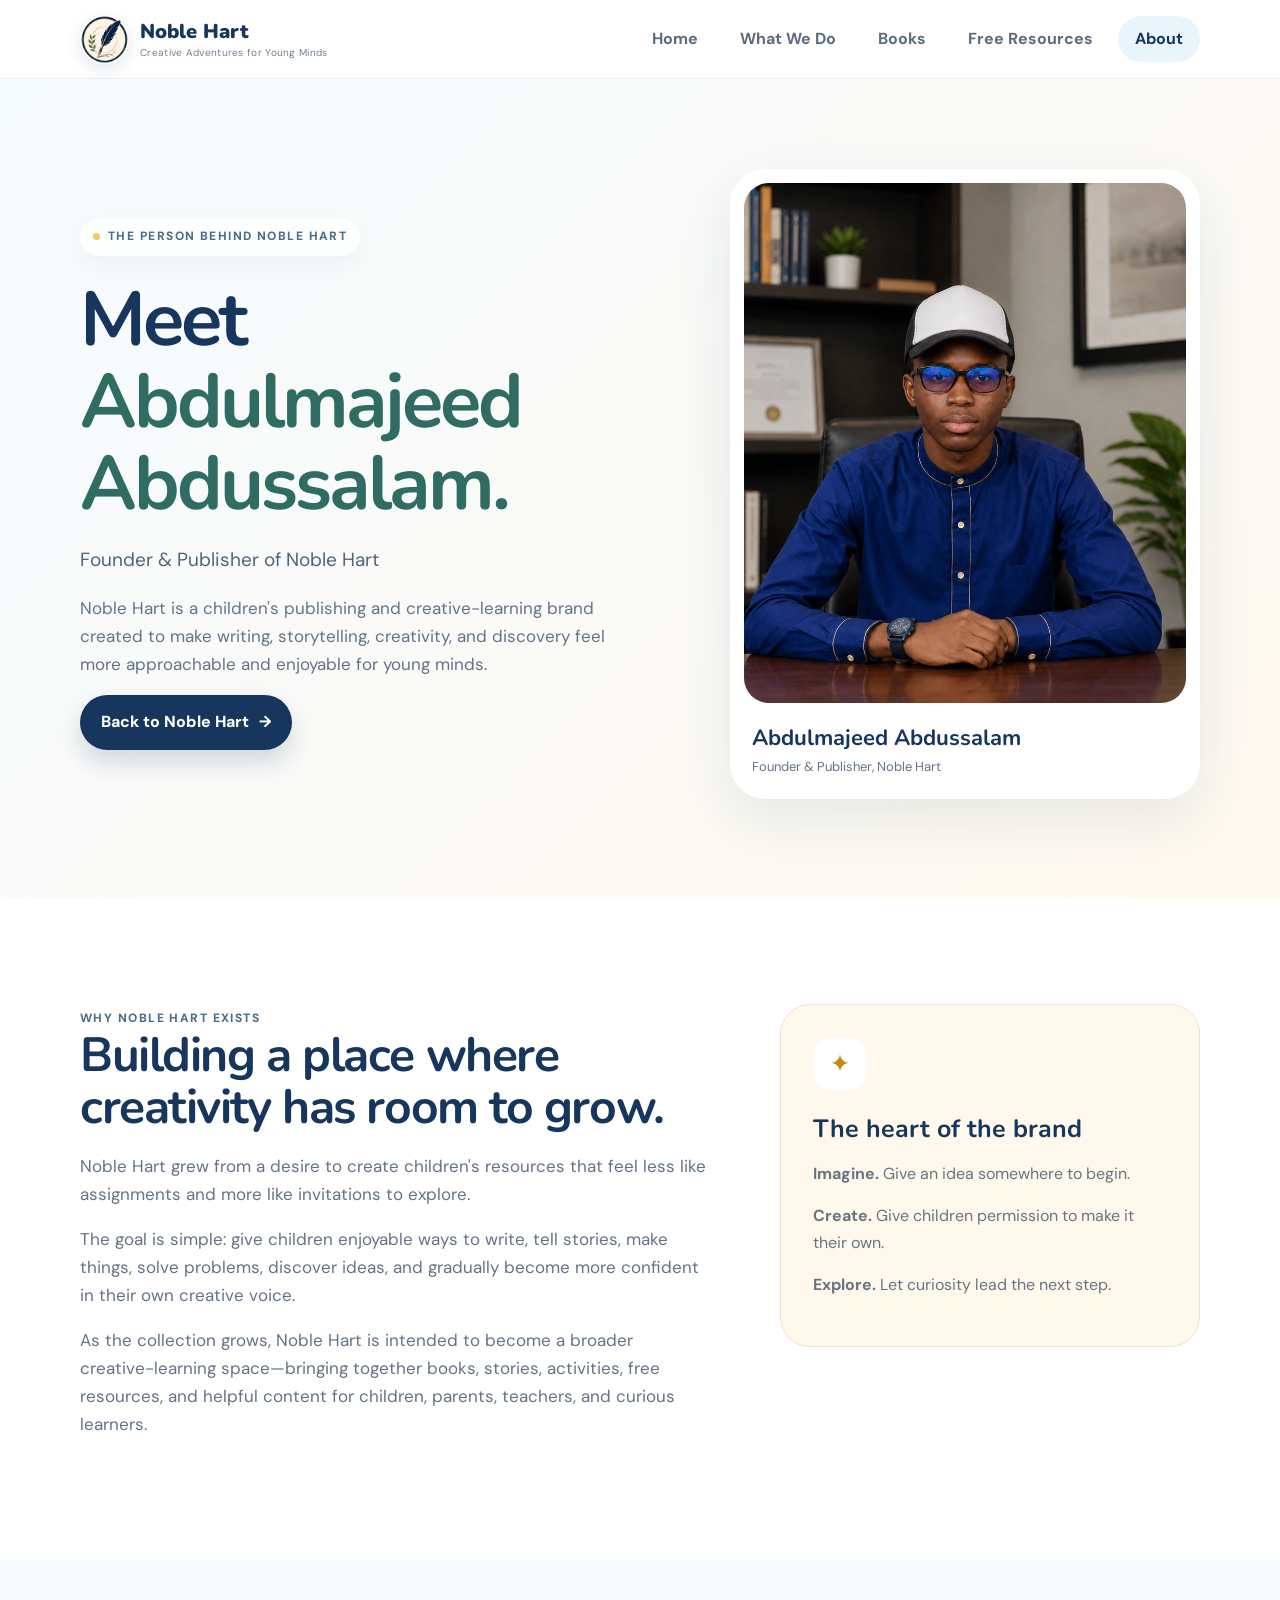
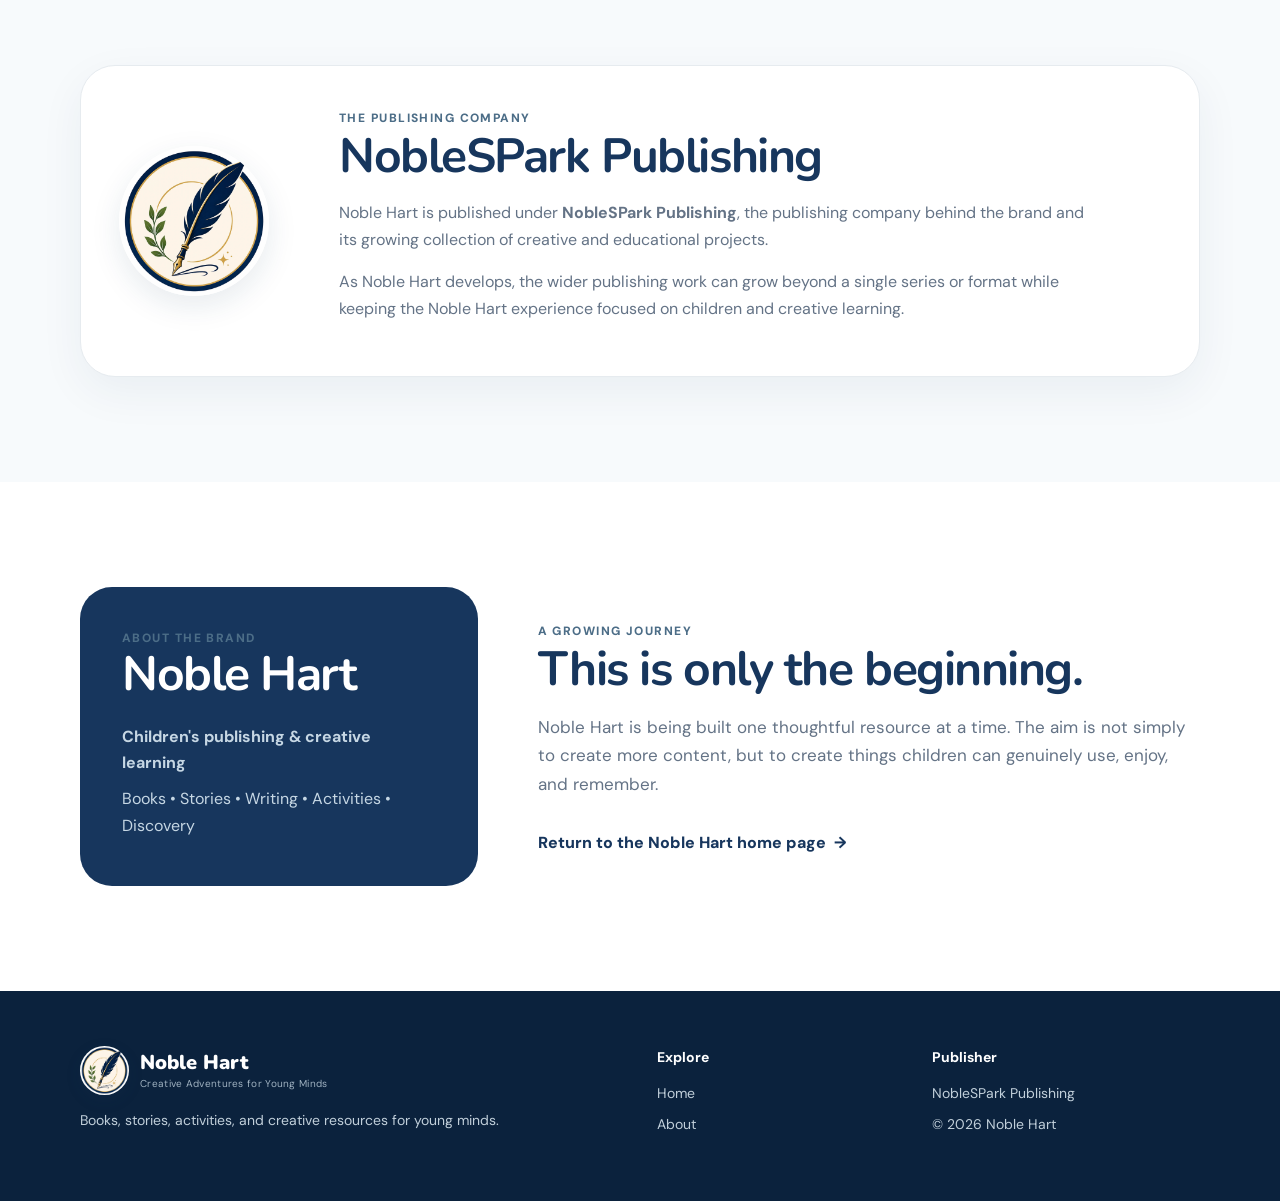
==== about.html @ 3068308b "Upload website files" ====
<!doctype html>
<html lang="en">

<head>
  <meta charset="utf-8">
  <meta name="viewport" content="width=device-width, initial-scale=1">
  <meta name="description"
    content="Learn about Noble Hart, its founder Abdulmajeed Abdussalam, and NobleSPark Publishing.">
  <meta name="theme-color" content="#17365D">
  <title>About Noble Hart — Abdulmajeed Abdussalam</title>
  <link rel="icon" type="image/png" href="assets/noble-hart-logo.png">
  <link rel="preconnect" href="https://fonts.googleapis.com">
  <link rel="preconnect" href="https://fonts.gstatic.com" crossorigin>
  <link
    href="https://fonts.googleapis.com/css2?family=DM+Sans:wght@400;500;600;700&family=Nunito:wght@600;700;800;900&display=swap"
    rel="stylesheet">
  <link rel="stylesheet" href="styles.css">
</head>

<body>
  <header class="site-header" id="top">
    <div class="container nav-wrap"><a class="brand" href="index.html"><img src="assets/noble-hart-logo.webp"
          alt="Noble Hart logo"><span class="brand-text"><strong>Noble Hart</strong><small>Creative Adventures for Young
            Minds</small></span></a><button class="menu-toggle" aria-label="Open menu"
        aria-expanded="false"><span></span><span></span><span></span></button>
      <nav class="nav-links" aria-label="Primary navigation">
        <a href="index.html#home">Home</a>
        <a href="index.html#what-we-do">What We Do</a>
        <a href="index.html#book">Books</a>
        <a href="freebies.html">Free Resources</a>
        <a class="active" href="about.html">About</a>
      </nav>
    </div>
  </header>

  <main>
    <section class="about-hero">
      <div class="container about-hero-grid">
        <div class="about-copy reveal"><span class="eyebrow"><span class="eyebrow-dot"></span> The person behind Noble
            Hart</span>
          <h1>Meet <span>Abdulmajeed Abdussalam.</span></h1>
          <p class="hero-lead">Founder & Publisher of Noble Hart</p>
          <p>Noble Hart is a children's publishing and creative-learning brand created to make writing, storytelling,
            creativity, and discovery feel more approachable and enjoyable for young minds.</p><a
            class="btn btn-primary" href="index.html">Back to Noble Hart <span>→</span></a>
        </div>
        <div class="portrait-card reveal delay-1">
          <div class="portrait-frame"><img src="assets/abdulmajeed-abdussalam.webp" alt="Abdulmajeed Abdussalam"></div>
          <div class="portrait-caption"><strong>Abdulmajeed Abdussalam</strong><span>Founder & Publisher, Noble
              Hart</span></div>
        </div>
      </div>
    </section>

    <section class="section about-story">
      <div class="container story-grid">
        <div class="story-copy reveal"><span class="section-kicker">Why Noble Hart exists</span>
          <h2>Building a place where creativity has room to grow.</h2>
          <p>Noble Hart grew from a desire to create children's resources that feel less like assignments and more like
            invitations to explore.</p>
          <p>The goal is simple: give children enjoyable ways to write, tell stories, make things, solve problems,
            discover ideas, and gradually become more confident in their own creative voice.</p>
          <p>As the collection grows, Noble Hart is intended to become a broader creative-learning space—bringing
            together books, stories, activities, free resources, and helpful content for children, parents, teachers,
            and curious learners.</p>
        </div>
        <aside class="story-card reveal delay-1">
          <div class="story-card-icon">✦</div>
          <h3>The heart of the brand</h3>
          <p><strong>Imagine.</strong> Give an idea somewhere to begin.</p>
          <p><strong>Create.</strong> Give children permission to make it their own.</p>
          <p><strong>Explore.</strong> Let curiosity lead the next step.</p>
        </aside>
      </div>
    </section>

    <section class="section publisher-section">
      <div class="container publisher-box reveal">
        <div class="publisher-logo"><img src="assets/noble-hart-logo.webp" alt="Noble Hart logo"></div>
        <div><span class="section-kicker">The publishing company</span>
          <h2>NobleSPark Publishing</h2>
          <p>Noble Hart is published under <strong>NobleSPark Publishing</strong>, the publishing company behind the
            brand and its growing collection of creative and educational projects.</p>
          <p>As Noble Hart develops, the wider publishing work can grow beyond a single series or format while keeping
            the Noble Hart experience focused on children and creative learning.</p>
        </div>
      </div>
    </section>

    <section class="section identity-section">
      <div class="container identity-grid">
        <div class="identity-panel reveal"><span class="section-kicker">About the brand</span>
          <h2>Noble Hart</h2>
          <p><strong>Children's publishing & creative learning</strong></p>
          <p>Books • Stories • Writing • Activities • Discovery</p>
        </div>
        <div class="identity-copy reveal delay-1"><span class="section-kicker">A growing journey</span>
          <h2>This is only the beginning.</h2>
          <p>Noble Hart is being built one thoughtful resource at a time. The aim is not simply to create more content,
            but to create things children can genuinely use, enjoy, and remember.</p><a class="text-link"
            href="index.html">Return to the Noble Hart home page <span>→</span></a>
        </div>
      </div>
    </section>
  </main>

  <footer class="site-footer">
    <div class="container footer-grid">
      <div><a class="brand footer-brand" href="index.html"><img src="assets/noble-hart-logo.webp"
            alt="Noble Hart logo"><span class="brand-text"><strong>Noble Hart</strong><small>Creative Adventures for
              Young Minds</small></span></a>
        <p>Books, stories, activities, and creative resources for young minds.</p>
      </div>
      <div class="footer-links"><strong>Explore</strong><a href="index.html">Home</a><a href="about.html">About</a>
      </div>
      <div class="footer-links"><strong>Publisher</strong><span>NobleSPark Publishing</span><span>© <span
            id="year"></span> Noble Hart</span></div>
    </div>
  </footer>
  <button id="backToTop" class="back-to-top" type="button" aria-label="Back to top"><svg width="20" height="20"
      viewBox="0 0 24 24" fill="none" stroke="currentColor" stroke-width="2.5" stroke-linecap="round"
      stroke-linejoin="round">
      <line x1="12" y1="19" x2="12" y2="5"></line>
      <polyline points="5 12 12 5 19 12"></polyline>
    </svg></button>
  <script src="script.js"></script>
</body>

</html>
---- styles.css ----
:root {
  --navy: #17365D;
  --navy-2: #0d2747;
  --blue: #BFDDF0;
  --blue-2: #eaf5fb;
  --sage: #A8C5A0;
  --sage-2: #edf5eb;
  --cream: #FFF8EC;
  --gold: #F4C95D;
  --gold-2: #fff3c9;
  --white: #fff;
  --ink: #1c2c3e;
  --muted: #647386;
  --line: #e6ebef;
  --shadow: 0 20px 60px rgba(23, 54, 93, .10);
  --radius: 28px
}

* {
  box-sizing: border-box
}

html {
  scroll-behavior: smooth
}

body {
  margin: 0;
  color: var(--ink);
  background: #fff;
  font-family: 'DM Sans', system-ui, sans-serif;
  line-height: 1.65
}

a {
  text-decoration: none;
  color: inherit
}

img {
  max-width: 100%;
  display: block
}

.container {
  width: min(1120px, calc(100% - 40px));
  margin: auto
}

.narrow {
  max-width: 790px
}

.center {
  text-align: center
}

.site-header {
  position: sticky;
  top: 0;
  z-index: 50;
  background: rgba(255, 255, 255, .92);
  backdrop-filter: blur(16px);
  border-bottom: 1px solid rgba(23, 54, 93, .08)
}

.nav-wrap {
  height: 78px;
  display: flex;
  align-items: center;
  justify-content: space-between
}

.brand {
  display: flex;
  align-items: center;
  gap: 11px
}

.brand img {
  width: 49px;
  height: 49px;
  object-fit: cover;
  border-radius: 50%;
  box-shadow: 0 5px 16px rgba(23, 54, 93, .12)
}

.brand-text {
  display: flex;
  flex-direction: column;
  line-height: 1.1
}

.brand-text strong {
  font-family: Nunito, sans-serif;
  font-size: 20px;
  color: var(--navy);
  font-weight: 900
}

.brand-text small {
  font-size: 10px;
  color: #738091;
  margin-top: 4px;
  letter-spacing: .03em
}

.nav-links {
  display: flex;
  gap: 8px
}

.nav-links a {
  padding: 10px 17px;
  border-radius: 999px;
  font-weight: 700;
  color: #5d6c7c
}

.nav-links a:hover,
.nav-links a.active {
  background: var(--blue-2);
  color: var(--navy)
}

.menu-toggle {
  display: none;
  border: 0;
  background: none;
  padding: 8px
}

.menu-toggle span {
  display: block;
  width: 25px;
  height: 2px;
  background: var(--navy);
  margin: 5px
}

.hero {
  position: relative;
  overflow: hidden;
  background: linear-gradient(135deg, #f8fcff 0%, #eef8fc 52%, #f7fbf4 100%);
  min-height: 690px;
  padding: 90px 0 100px
}

.hero-grid {
  display: grid;
  grid-template-columns: 1.02fr .98fr;
  align-items: center;
  gap: 55px;
  position: relative;
  z-index: 2
}

.eyebrow,
.section-kicker {
  display: inline-flex;
  align-items: center;
  gap: 8px;
  color: #4c6d87;
  text-transform: uppercase;
  font-size: 12px;
  letter-spacing: .12em;
  font-weight: 800
}

.eyebrow {
  background: rgba(255, 255, 255, .78);
  padding: 9px 13px;
  border-radius: 999px;
  box-shadow: 0 8px 24px rgba(23, 54, 93, .05)
}

.eyebrow-dot {
  width: 7px;
  height: 7px;
  border-radius: 50%;
  background: var(--gold)
}

h1,
h2,
h3 {
  font-family: Nunito, sans-serif;
  color: var(--navy);
  line-height: 1.08;
  margin: 0 0 18px
}

h1 {
  font-size: clamp(48px, 6vw, 76px);
  letter-spacing: -.04em;
  margin-top: 23px
}

h1 span {
  color: #2f6c61
}

h2 {
  font-size: clamp(34px, 4vw, 48px);
  letter-spacing: -.03em
}

h3 {
  font-size: 25px
}

.hero-lead {
  font-size: 19px;
  color: #526477;
  max-width: 650px
}

.hero-actions {
  display: flex;
  gap: 12px;
  flex-wrap: wrap;
  margin-top: 30px
}

.btn {
  display: inline-flex;
  align-items: center;
  justify-content: center;
  gap: 10px;
  padding: 14px 21px;
  border-radius: 999px;
  font-weight: 800;
  transition: .25s ease;
  cursor: pointer
}

.btn:hover {
  transform: translateY(-2px)
}

.btn-primary {
  background: var(--navy);
  color: #fff;
  box-shadow: 0 12px 26px rgba(23, 54, 93, .18)
}

.btn-primary:hover {
  background: #214b7e
}

.btn-soft {
  background: #fff;
  color: var(--navy);
  border: 1px solid #dce8ef
}

.btn-white {
  background: #fff;
  color: var(--navy)
}

.hero-note {
  margin-top: 22px;
  color: #708092;
  font-size: 13px
}

.hero-note span {
  color: #c58c13;
  margin-right: 5px
}

.hero-art {
  min-height: 470px;
  display: flex;
  align-items: center;
  justify-content: center
}

.logo-stage {
  width: min(460px, 90vw);
  height: 460px;
  position: relative;
  display: grid;
  place-items: center
}

.logo-ring {
  width: 330px;
  height: 330px;
  border-radius: 50%;
  background: #fff;
  padding: 12px;
  box-shadow: 0 30px 70px rgba(23, 54, 93, .15);
  border: 10px solid rgba(244, 201, 93, .45);
  position: relative;
  z-index: 2
}

.logo-ring img {
  width: 100%;
  height: 100%;
  object-fit: cover;
  border-radius: 50%
}

.floating-card {
  position: absolute;
  background: #fff;
  border-radius: 18px;
  padding: 13px 17px;
  display: flex;
  gap: 11px;
  align-items: center;
  box-shadow: 0 16px 40px rgba(23, 54, 93, .12);
  z-index: 3
}

.floating-card strong {
  display: block;
  color: var(--navy);
  font-family: Nunito
}

.floating-card small {
  display: block;
  color: #7b8996;
  font-size: 11px
}

.card-top {
  top: 55px;
  right: 4px
}

.card-bottom {
  bottom: 58px;
  left: 0
}

.mini-icon {
  width: 37px;
  height: 37px;
  border-radius: 12px;
  display: grid;
  place-items: center;
  background: var(--gold-2);
  color: #9d7011;
  font-weight: 900
}

.mini-icon.green {
  background: var(--sage-2);
  color: #46754e
}

.spark {
  position: absolute;
  color: #d6a72f;
  font-size: 24px
}

.spark-a {
  top: 32px;
  left: 82px
}

.spark-b {
  bottom: 52px;
  right: 72px
}

.spark-c {
  top: 145px;
  right: 24px;
  font-size: 18px
}

.hero-orb {
  position: absolute;
  border-radius: 50%;
  filter: blur(2px);
  opacity: .6
}

.hero-orb-one {
  width: 260px;
  height: 260px;
  background: rgba(191, 221, 240, .55);
  right: -90px;
  top: -60px
}

.hero-orb-two {
  width: 180px;
  height: 180px;
  background: rgba(168, 197, 160, .34);
  left: -60px;
  bottom: 60px
}

.hero-wave {
  position: absolute;
  bottom: -1px;
  left: -5%;
  width: 110%;
  height: 85px;
  background: #fff;
  border-radius: 50% 50% 0 0/100% 100% 0 0
}

.section {
  padding: 105px 0
}

.intro {
  padding-top: 70px
}

.intro p {
  font-size: 18px;
  color: var(--muted)
}

.offerings {
  background: #fff
}

.section-heading {
  display: flex;
  align-items: end;
  justify-content: space-between;
  gap: 40px;
  margin-bottom: 45px
}

.section-heading>p {
  max-width: 400px;
  color: var(--muted);
  margin: 0
}

.feature-grid {
  display: grid;
  grid-template-columns: repeat(3, 1fr);
  gap: 20px
}

.feature-card {
  padding: 31px;
  border-radius: var(--radius);
  border: 1px solid var(--line);
  min-height: 300px;
  position: relative;
  overflow: hidden
}

.feature-card:after {
  content: "";
  position: absolute;
  width: 150px;
  height: 150px;
  border-radius: 50%;
  right: -60px;
  bottom: -70px;
  opacity: .5
}

.feature-card.blue {
  background: #f4faff
}

.feature-card.green {
  background: #f5faf3
}

.feature-card.gold {
  background: #fffaf0
}

.feature-card.blue:after {
  background: var(--blue)
}

.feature-card.green:after {
  background: var(--sage)
}

.feature-card.gold:after {
  background: var(--gold)
}

.feature-icon {
  width: 52px;
  height: 52px;
  border-radius: 16px;
  background: #fff;
  display: grid;
  place-items: center;
  font-size: 23px;
  color: var(--navy);
  box-shadow: 0 9px 20px rgba(23, 54, 93, .08);
  margin-bottom: 25px
}

.feature-card p {
  color: var(--muted);
  font-size: 15px
}

.card-tag {
  display: inline-block;
  margin-top: 10px;
  font-size: 11px;
  font-weight: 800;
  letter-spacing: .08em;
  text-transform: uppercase;
  color: #5c7183
}

.philosophy {
  background: var(--cream)
}

.philosophy-grid {
  display: grid;
  grid-template-columns: .9fr 1.1fr;
  gap: 80px;
  align-items: center
}

.philosophy-visual {
  min-height: 410px;
  border-radius: 40px;
  background: linear-gradient(145deg, var(--navy), #2a5d89);
  display: grid;
  place-items: center;
  position: relative;
  overflow: hidden;
  box-shadow: var(--shadow)
}

.philosophy-visual:before {
  content: "";
  position: absolute;
  width: 360px;
  height: 360px;
  border: 1px solid rgba(255, 255, 255, .2);
  border-radius: 50%
}

.quote-mark {
  position: absolute;
  top: 28px;
  left: 35px;
  font-family: Georgia;
  font-size: 110px;
  line-height: 1;
  color: rgba(244, 201, 93, .35)
}

.visual-note {
  text-align: center;
  color: #fff;
  font-family: Nunito;
  font-size: 31px;
  line-height: 1.25;
  position: relative
}

.visual-note strong {
  color: var(--gold)
}

.leaf {
  position: absolute;
  bottom: 25px;
  right: 35px;
  color: var(--sage);
  font-size: 45px
}

.philosophy-copy p {
  color: var(--muted);
  font-size: 17px
}

.text-link {
  display: inline-flex;
  gap: 8px;
  color: var(--navy);
  font-weight: 800;
  margin-top: 15px
}

.text-link span {
  transition: .2s
}

.text-link:hover span {
  transform: translateX(4px)
}

.founder-preview {
  padding: 90px 0;
  background: #fff
}

.founder-card {
  background: linear-gradient(135deg, #eef7fb, #f8fbf5);
  border: 1px solid #e1ebee;
  border-radius: 38px;
  padding: 35px;
  display: grid;
  grid-template-columns: 300px 1fr;
  gap: 50px;
  align-items: center;
  box-shadow: var(--shadow)
}

.founder-image-wrap {
  height: 330px;
  border-radius: 28px;
  overflow: hidden;
  background: #dceaf0
}

.founder-image-wrap img {
  width: 100%;
  height: 100%;
  object-fit: cover;
  object-position: center 22%
}

.founder-copy p {
  color: var(--muted);
  max-width: 690px
}

.cta-strip {
  background: var(--navy);
  color: #fff;
  padding: 65px 0
}

.cta-inner {
  display: flex;
  align-items: center;
  justify-content: space-between;
  gap: 30px
}

.cta-inner h2 {
  color: #fff;
  margin-top: 8px
}

.section-kicker.light {
  color: #b9d5e7
}

.site-footer {
  background: #0b223d;
  color: #c1cfda;
  padding: 55px 0
}

.footer-grid {
  display: grid;
  grid-template-columns: 1.6fr .7fr .8fr;
  gap: 40px
}

.footer-brand .brand-text strong {
  color: #fff
}

.footer-brand .brand-text small {
  color: #9fb1c0
}

.footer-grid p {
  max-width: 420px;
  font-size: 14px
}

.footer-links {
  display: flex;
  flex-direction: column;
  gap: 8px;
  font-size: 14px
}

.footer-links strong {
  color: #fff;
  margin-bottom: 5px
}

.footer-links a:hover {
  color: #fff
}

.about-hero {
  background: linear-gradient(135deg, #f6fbff, #fffaf0);
  padding: 90px 0 100px
}

.about-hero-grid {
  display: grid;
  grid-template-columns: 1.05fr .95fr;
  gap: 70px;
  align-items: center
}

.about-copy h1 {
  max-width: 700px
}

.about-copy>p:not(.hero-lead) {
  max-width: 650px;
  color: var(--muted);
  font-size: 17px
}

.portrait-card {
  background: #fff;
  padding: 14px;
  border-radius: 35px;
  box-shadow: var(--shadow);
  max-width: 470px;
  justify-self: end
}

.portrait-frame {
  height: 520px;
  border-radius: 25px;
  overflow: hidden;
  background: #dce7ea
}

.portrait-frame img {
  width: 100%;
  height: 100%;
  object-fit: cover;
  object-position: center 20%
}

.portrait-caption {
  padding: 17px 8px 7px;
  display: flex;
  flex-direction: column
}

.portrait-caption strong {
  font-family: Nunito;
  font-size: 22px;
  color: var(--navy)
}

.portrait-caption span {
  font-size: 13px;
  color: var(--muted)
}

.story-grid {
  display: grid;
  grid-template-columns: 1.2fr .8fr;
  gap: 70px;
  align-items: start
}

.story-copy p {
  font-size: 17px;
  color: var(--muted)
}

.story-card {
  background: var(--cream);
  border: 1px solid #f0e4c7;
  border-radius: 30px;
  padding: 32px
}

.story-card-icon {
  width: 54px;
  height: 54px;
  border-radius: 16px;
  background: #fff;
  color: #c08d1d;
  display: grid;
  place-items: center;
  font-size: 25px;
  margin-bottom: 25px
}

.story-card p {
  color: #687581
}

.publisher-section {
  background: #f7fafc
}

.publisher-box {
  display: grid;
  grid-template-columns: 170px 1fr;
  gap: 50px;
  align-items: center;
  background: #fff;
  border: 1px solid var(--line);
  border-radius: 35px;
  padding: 38px;
  box-shadow: 0 15px 45px rgba(23, 54, 93, .06)
}

.publisher-logo {
  width: 150px;
  height: 150px;
  border-radius: 50%;
  overflow: hidden;
  box-shadow: 0 10px 30px rgba(23, 54, 93, .1)
}

.publisher-logo img {
  width: 100%;
  height: 100%;
  object-fit: cover
}

.publisher-box p {
  color: var(--muted);
  max-width: 760px
}

.identity-grid {
  display: grid;
  grid-template-columns: .75fr 1.25fr;
  gap: 60px;
  align-items: center
}

.identity-panel {
  background: var(--navy);
  border-radius: 32px;
  padding: 42px;
  color: #fff;
  min-height: 280px;
  display: flex;
  flex-direction: column;
  justify-content: center
}

.identity-panel h2 {
  color: #fff
}

.identity-panel p {
  margin: 5px 0;
  color: #c6d7e4
}

.identity-copy p {
  color: var(--muted);
  font-size: 17px
}

.reveal {
  opacity: 0;
  transform: translateY(18px);
  transition: opacity .7s ease, transform .7s ease
}

.reveal.is-visible {
  opacity: 1;
  transform: none
}

.delay-1 {
  transition-delay: .1s
}

.delay-2 {
  transition-delay: .2s
}

.back-to-top {
  position: fixed;
  right: 24px;
  bottom: 24px;
  width: 50px;
  height: 50px;
  border-radius: 50%;
  background: var(--navy);
  color: #fff;
  display: grid;
  place-items: center;
  border: none;
  cursor: pointer;
  box-shadow: 0 12px 26px rgba(23, 54, 93, .25);
  opacity: 0;
  visibility: hidden;
  transform: translateY(14px);
  transition: opacity .3s ease, transform .3s ease, visibility .3s, background .2s ease;
  z-index: 60
}

.back-to-top.show {
  opacity: 1;
  visibility: visible;
  transform: none
}

.back-to-top:hover {
  background: #214b7e
}

.back-to-top:focus-visible {
  outline: 2px solid var(--gold);
  outline-offset: 3px
}

@media(max-width:850px) {
  .back-to-top {
    right: 16px;
    bottom: 16px;
    width: 44px;
    height: 44px
  }
}

@media(max-width:850px) {
  .container {
    width: min(100% - 28px, 680px)
  }

  .nav-wrap {
    height: 70px
  }

  .menu-toggle {
    display: block
  }

  .nav-links {
    display: none;
    position: absolute;
    top: 70px;
    left: 14px;
    right: 14px;
    background: #fff;
    border: 1px solid var(--line);
    padding: 10px;
    border-radius: 18px;
    box-shadow: var(--shadow);
    flex-direction: column
  }

  .nav-links.open {
    display: flex
  }

  .hero {
    padding-top: 60px
  }

  .hero-grid,
  .about-hero-grid,
  .philosophy-grid,
  .story-grid,
  .identity-grid {
    grid-template-columns: 1fr;
    gap: 45px
  }

  .hero-art {
    min-height: 390px
  }

  .logo-stage {
    height: 390px
  }

  .logo-ring {
    width: 270px;
    height: 270px
  }

  .card-top {
    right: 0
  }

  .card-bottom {
    left: 0
  }

  .section-heading {
    display: block
  }

  .section-heading>p {
    margin-top: 15px
  }

  .feature-grid {
    grid-template-columns: 1fr
  }

  .founder-card {
    grid-template-columns: 1fr;
    gap: 30px
  }

  .founder-image-wrap {
    height: 400px
  }

  .founder-copy {
    padding: 0 8px 12px
  }

  .cta-inner {
    display: block
  }

  .cta-inner .btn {
    margin-top: 22px
  }

  .footer-grid {
    grid-template-columns: 1fr 1fr
  }

  .publisher-box {
    grid-template-columns: 1fr;
    text-align: center
  }

  .publisher-logo {
    margin: auto
  }

  .portrait-card {
    justify-self: center;
    width: min(470px, 100%)
  }

  .portrait-frame {
    height: 500px
  }
}

@media(max-width:520px) {
  h1 {
    font-size: 46px
  }

  .hero {
    min-height: auto
  }

  .hero-art {
    min-height: 330px
  }

  .logo-stage {
    height: 330px
  }

  .logo-ring {
    width: 230px;
    height: 230px;
    border-width: 7px
  }

  .floating-card {
    padding: 10px 12px
  }

  .floating-card small {
    display: none
  }

  .card-top {
    top: 18px;
    right: -2px
  }

  .card-bottom {
    bottom: 15px;
    left: -2px
  }

  .hero-wave {
    height: 45px
  }

  .section {
    padding: 75px 0
  }

  .founder-preview {
    padding: 65px 0
  }

  .founder-card {
    padding: 18px;
    border-radius: 28px
  }

  .founder-image-wrap {
    height: 330px;
    border-radius: 20px
  }

  .portrait-frame {
    height: 390px
  }

  .footer-grid {
    grid-template-columns: 1fr
  }

  .footer-links {
    margin-top: 8px
  }

  .publisher-box {
    padding: 25px
  }

  .identity-panel {
    padding: 30px
  }
}

/* Expanded standalone-site pages */
html {
  scroll-behavior: smooth;
  scroll-padding-top: 88px
}

.book-section {
  background: #fbfdff
}

.book-grid {
  display: grid;
  grid-template-columns: .9fr 1.1fr;
  gap: 85px;
  align-items: center
}

.book-visual {
  min-height: 520px;
  display: grid;
  place-items: center;
  position: relative
}

.book-visual img {
  width: min(520px, 100%);
  max-height: 560px;
  object-fit: contain;
  position: relative;
  z-index: 2;
  filter: drop-shadow(0 25px 28px rgba(23, 54, 93, .18));
  border-radius: 12px
}

.book-glow {
  position: absolute;
  width: 360px;
  height: 360px;
  border-radius: 50%;
  background: radial-gradient(circle, rgba(191, 221, 240, .8), rgba(191, 221, 240, 0) 70%)
}

.book-copy h2 {
  font-size: 48px
}

.book-subtitle {
  font-family: Nunito;
  font-weight: 800;
  color: #466a80;
  font-size: 18px
}

.book-points {
  display: grid;
  grid-template-columns: 1fr 1fr;
  gap: 12px;
  margin: 28px 0
}

.book-points span {
  background: #fff;
  border: 1px solid var(--line);
  border-radius: 14px;
  padding: 13px 15px;
  font-size: 13px;
  font-weight: 700;
  color: #536776
}

.book-note {
  font-size: 14px !important;
  color: #71818d !important
}

.parent-note {
  background: #f5faf7
}

.parent-grid {
  display: grid;
  grid-template-columns: 1fr 1fr;
  gap: 80px;
  align-items: center
}

.parent-grid p {
  color: var(--muted);
  font-size: 17px
}

.book-page-hero {
  background: linear-gradient(135deg, #f3faff, #fff9ee);
  padding: 85px 0 105px
}

.book-page-grid {
  display: grid;
  grid-template-columns: .85fr 1.15fr;
  gap: 75px;
  align-items: center
}

.book-page-image {
  display: grid;
  place-items: center
}

.book-page-image img {
  width: min(560px, 100%);
  max-height: 620px;
  object-fit: contain;
  border-radius: 14px;
  filter: drop-shadow(0 25px 30px rgba(23, 54, 93, .18))
}

.book-page-copy h1 {
  font-size: 62px
}

.book-page-copy h1 span {
  color: #4f8c63
}

.book-page-copy p:not(.hero-lead) {
  color: var(--muted);
  font-size: 17px;
  max-width: 700px
}

.book-detail-grid {
  display: grid;
  grid-template-columns: 1.25fr .75fr;
  gap: 70px;
  align-items: start
}

.detail-main>p {
  color: var(--muted);
  font-size: 17px
}

.detail-cards {
  display: grid;
  grid-template-columns: repeat(3, 1fr);
  gap: 15px;
  margin-top: 35px
}

.detail-cards article {
  padding: 23px;
  border-radius: 20px;
  background: #f7fbfd;
  border: 1px solid var(--line)
}

.detail-cards strong {
  font-family: Nunito;
  color: var(--navy)
}

.detail-cards p {
  font-size: 13px;
  color: var(--muted)
}

.book-facts {
  background: var(--navy);
  color: #fff;
  border-radius: 30px;
  padding: 35px;
  box-shadow: var(--shadow)
}

.book-facts h3 {
  font-family: Nunito;
  font-size: 28px;
  color: #fff
}

.book-facts p {
  color: #c7d7e3
}

.book-facts ul {
  list-style: none;
  padding: 0;
  margin: 25px 0 0
}

.book-facts li {
  padding: 11px 0;
  border-bottom: 1px solid rgba(255, 255, 255, .13);
  color: #e4edf3
}

.fact-label {
  display: inline-block;
  background: var(--gold);
  color: #17365d;
  padding: 7px 12px;
  border-radius: 999px;
  font-size: 11px;
  font-weight: 900;
  letter-spacing: .08em;
  text-transform: uppercase
}

.book-freebie-bridge {
  background: var(--cream)
}

.bridge-grid {
  display: grid;
  grid-template-columns: 1fr 1fr;
  gap: 75px;
  align-items: center
}

.bridge-grid p {
  color: var(--muted);
  font-size: 17px
}

.freebie-hero {
  background: linear-gradient(135deg, #f3fbf8, #f7f8ff);
  padding: 90px 0 80px
}

.freebie-feature {
  display: grid;
  grid-template-columns: .8fr 1.2fr;
  gap: 80px;
  align-items: center
}

.freebie-illustration {
  min-height: 410px;
  display: grid;
  place-items: center
}

.resource-stack {
  width: 280px;
  height: 330px;
  position: relative;
  transform: rotate(-3deg)
}

.resource-sheet {
  position: absolute;
  width: 235px;
  height: 300px;
  border-radius: 20px;
  box-shadow: 0 20px 45px rgba(23, 54, 93, .12)
}

.resource-sheet.back {
  background: #a8c5a0;
  left: 30px;
  top: 5px;
  transform: rotate(10deg)
}

.resource-sheet.mid {
  background: #bfdDF0;
  left: 15px;
  top: 14px;
  transform: rotate(4deg)
}

.resource-sheet.front {
  background: #fff8ec;
  background-image: url();
  border: 8px solid #fff;
  left: 0;
  top: 0;
  padding: 32px 26px;
  display: flex;
  flex-direction: column;
  justify-content: space-between;
  color: var(--navy);
  transform: rotate(-2deg)
}

.resource-sheet.front span {
  font-size: 12px;
  font-weight: 900;
  letter-spacing: .15em;
  color: #b0831b
}

.resource-sheet.front strong {
  font-family: Nunito;
  font-size: 29px;
  line-height: 1.08
}

.resource-sheet.front small {
  font-size: 11px;
  color: #6e7d89
}

.resource-star {
  position: absolute;
  right: 0;
  bottom: 25px;
  width: 58px;
  height: 58px;
  border-radius: 18px;
  background: var(--gold);
  display: grid;
  place-items: center;
  color: var(--navy);
  font-size: 26px;
  box-shadow: 0 10px 25px rgba(23, 54, 93, .16);
  z-index: 5
}

.freebie-copy>p {
  color: var(--muted);
  font-size: 17px
}

.resource-list {
  margin-top: 30px
}

.resource-list>div {
  display: grid;
  grid-template-columns: 48px 1fr;
  gap: 15px;
  padding: 18px 0;
  border-bottom: 1px solid var(--line)
}

.resource-list>div>span {
  width: 42px;
  height: 42px;
  border-radius: 13px;
  background: #edf6fb;
  display: grid;
  place-items: center;
  font-family: Nunito;
  font-weight: 900;
  color: var(--navy)
}

.resource-list h3 {
  margin: 0 0 5px;
  font-family: Nunito
}

.resource-list p {
  margin: 0;
  color: var(--muted);
  font-size: 14px
}

.resource-details {
  background: #fff
}

.resource-grid {
  display: grid;
  grid-template-columns: 1fr 1fr;
  gap: 22px
}

.resource-card {
  padding: 32px;
  border: 1px solid var(--line);
  border-radius: 28px;
  background: #fbfdff
}

.resource-card:nth-child(2) {
  background: #f7fbf4
}

.resource-icon {
  width: 52px;
  height: 52px;
  border-radius: 16px;
  background: #fff;
  display: grid;
  place-items: center;
  font-size: 25px;
  color: #b0831b;
  box-shadow: 0 8px 20px rgba(23, 54, 93, .08)
}

.resource-card ul {
  padding-left: 20px;
  color: var(--muted);
  line-height: 1.9
}

.access-section {
  background: var(--cream)
}

.access-box {
  display: grid;
  grid-template-columns: 1fr .7fr;
  gap: 60px;
  align-items: center;
  background: #fff;
  border: 1px solid #efe3c8;
  border-radius: 32px;
  padding: 42px;
  box-shadow: var(--shadow)
}

.access-box p {
  color: var(--muted);
  font-size: 16px
}

.access-placeholder {
  background: #f5f9fb;
  border: 1px dashed #b9cbd6;
  border-radius: 22px;
  padding: 25px;
  display: flex;
  flex-direction: column;
  gap: 9px
}

.access-placeholder strong {
  color: var(--navy);
  font-family: Nunito;
  font-size: 19px
}

.access-placeholder span {
  font-weight: 700;
  color: #557181
}

.access-placeholder small {
  margin-top: 8px;
  color: #83919b
}

.access-box .btn {
  margin-top: 26px
}

.access-visual {
  border-radius: 22px;
  overflow: hidden;
  box-shadow: 0 20px 45px rgba(23, 54, 93, .14)
}

.access-visual img {
  width: 100%;
  height: 100%;
  object-fit: cover;
  display: block
}

.cta-strip .cta-inner>p {
  max-width: 440px;
  color: #c9d9e4;
  margin: 0;
  font-size: 16px
}

@media(max-width:850px) {

  .book-grid,
  .parent-grid,
  .book-page-grid,
  .book-detail-grid,
  .bridge-grid,
  .freebie-feature,
  .resource-grid,
  .access-box {
    grid-template-columns: 1fr;
    gap: 45px
  }

  .book-copy h2 {
    font-size: 40px
  }

  .book-page-copy h1 {
    font-size: 48px
  }

  .book-points {
    grid-template-columns: 1fr
  }

  .detail-cards {
    grid-template-columns: 1fr
  }

  .book-visual {
    min-height: 390px
  }

  .freebie-illustration {
    min-height: 350px
  }

  .access-box {
    padding: 28px
  }
}


/* Contact + newsletter */
.contact-section {
  background: #f8fbfd;
}

.contact-grid {
  display: grid;
  grid-template-columns: minmax(0, 1fr) minmax(320px, 0.9fr);
  gap: 4rem;
  align-items: start;
}

.contact-copy h2 {
  max-width: 650px;
}

.contact-copy p {
  max-width: 650px;
}

.contact-form {
  background: #fff;
  border: 1px solid rgba(23, 54, 93, .10);
  border-radius: 24px;
  padding: 2rem;
  box-shadow: 0 18px 45px rgba(23, 54, 93, .08);
}

.contact-form label {
  display: block;
  font-weight: 700;
  color: #17365D;
  margin: 0 0 .45rem;
}

.contact-form input,
.contact-form textarea,
.newsletter-form input {
  width: 100%;
  box-sizing: border-box;
  border: 1px solid #d7e2ea;
  border-radius: 12px;
  padding: .95rem 1rem;
  font: inherit;
  margin-bottom: 1.1rem;
  background: #fff;
  color: #17365D;
}

.contact-form textarea {
  resize: vertical;
}

.contact-form input:focus,
.contact-form textarea:focus,
.newsletter-form input:focus {
  outline: 3px solid rgba(191, 221, 240, .55);
  border-color: #8db9d4;
}

.form-note,
.newsletter-note {
  font-size: .82rem;
  opacity: .72;
  margin: .9rem 0 0;
}

.newsletter-section {
  padding: 5.5rem 0;
  background: #17365D;
}

.newsletter-card {
  display: grid;
  grid-template-columns: minmax(0, 1fr) minmax(320px, .85fr);
  gap: 4rem;
  align-items: center;
  background: rgba(255, 255, 255, .07);
  border: 1px solid rgba(255, 255, 255, .14);
  border-radius: 28px;
  padding: 3rem;
}

.newsletter-copy h2 {
  color: #fff;
  max-width: 650px;
}

.newsletter-copy p {
  color: rgba(255, 255, 255, .84);
  max-width: 600px;
}

.newsletter-form {
  background: #fff;
  border-radius: 22px;
  padding: 1.5rem;
}

.btn-gold {
  background: #F4C95D;
  color: #17365D;
}

.sr-only {
  position: absolute;
  width: 1px;
  height: 1px;
  padding: 0;
  margin: -1px;
  overflow: hidden;
  clip: rect(0, 0, 0, 0);
  white-space: nowrap;
  border: 0;
}

@media (max-width: 820px) {

  .contact-grid,
  .newsletter-card {
    grid-template-columns: 1fr;
    gap: 2rem;
  }

  .newsletter-card {
    padding: 2rem;
  }
}


/* Functional form states */
.form-status {
  min-height: 1.5em;
  margin: .85rem 0 0;
  font-size: .9rem;
  font-weight: 700;
}

.form-status.success {
  color: #39724a;
}

.form-status.error {
  color: #a43d3d;
}

.form-status.sending {
  color: #4c6d87;
}

.contact-form button:disabled,
.newsletter-form button:disabled {
  opacity: .7;
  cursor: wait;
  transform: none;
}
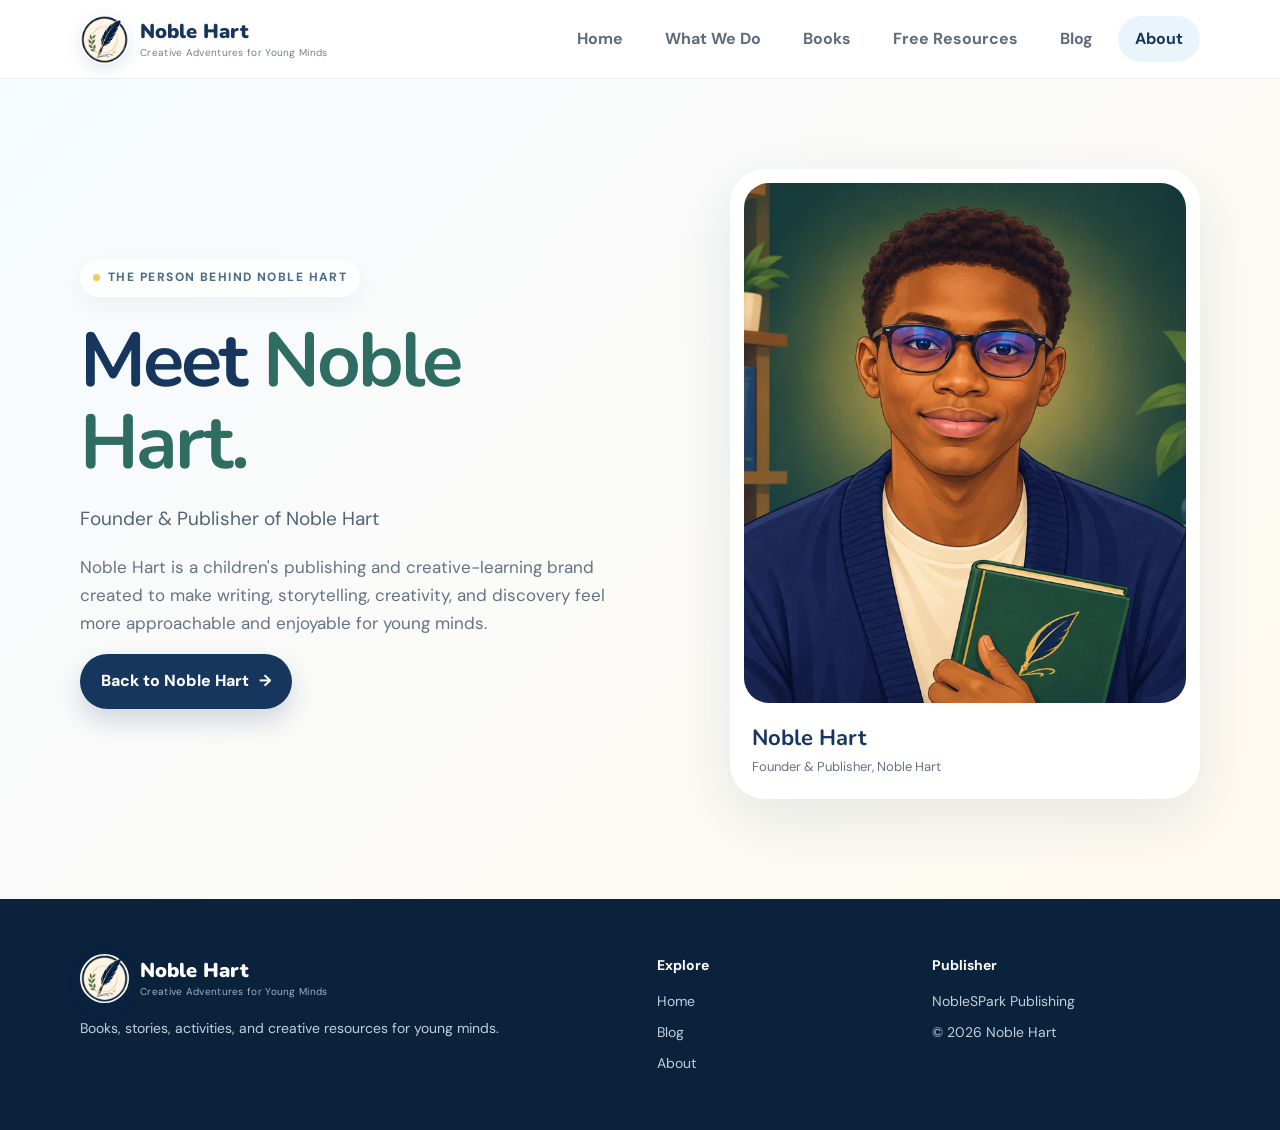
==== commit 7ca74feb: "Update website files" ====
--- a/about.html
+++ b/about.html
@@ -5,9 +5,9 @@
   <meta charset="utf-8">
   <meta name="viewport" content="width=device-width, initial-scale=1">
   <meta name="description"
-    content="Learn about Noble Hart, its founder Abdulmajeed Abdussalam, and NobleSPark Publishing.">
+    content="Learn about Noble Hart and NobleSpark Publishing.">
   <meta name="theme-color" content="#17365D">
-  <title>About Noble Hart — Abdulmajeed Abdussalam</title>
+  <title>About Noble Hart</title>
   <link rel="icon" type="image/png" href="assets/noble-hart-logo.png">
   <link rel="preconnect" href="https://fonts.googleapis.com">
   <link rel="preconnect" href="https://fonts.gstatic.com" crossorigin>
@@ -20,14 +20,15 @@
 <body>
   <header class="site-header" id="top">
     <div class="container nav-wrap"><a class="brand" href="index.html"><img src="assets/noble-hart-logo.webp"
-          alt="Noble Hart logo"><span class="brand-text"><strong>Noble Hart</strong><small>Creative Adventures for Young
+          alt="Noble Hart logo"><span class="brand-text"><strong data-setting="site_name">Noble Hart</strong><small data-setting="site_tagline">Creative Adventures for Young
             Minds</small></span></a><button class="menu-toggle" aria-label="Open menu"
         aria-expanded="false"><span></span><span></span><span></span></button>
       <nav class="nav-links" aria-label="Primary navigation">
         <a href="index.html#home">Home</a>
         <a href="index.html#what-we-do">What We Do</a>
-        <a href="index.html#book">Books</a>
+        <a href="books.html">Books</a>
         <a href="freebies.html">Free Resources</a>
+        <a href="blog.html">Blog</a>
         <a class="active" href="about.html">About</a>
       </nav>
     </div>
@@ -38,83 +39,37 @@
       <div class="container about-hero-grid">
         <div class="about-copy reveal"><span class="eyebrow"><span class="eyebrow-dot"></span> The person behind Noble
             Hart</span>
-          <h1>Meet <span>Abdulmajeed Abdussalam.</span></h1>
-          <p class="hero-lead">Founder & Publisher of Noble Hart</p>
-          <p>Noble Hart is a children's publishing and creative-learning brand created to make writing, storytelling,
-            creativity, and discovery feel more approachable and enjoyable for young minds.</p><a
+          <h1 id="heroHeading">Meet <span>Noble Hart.</span></h1>
+          <p class="hero-lead" id="heroLead">Founder & Publisher of Noble Hart</p>
+          <p id="heroBio">Noble Hart is a children's publishing and creative-learning brand created to make writing,
+            storytelling, creativity, and discovery feel more approachable and enjoyable for young minds.</p><a
             class="btn btn-primary" href="index.html">Back to Noble Hart <span>→</span></a>
         </div>
         <div class="portrait-card reveal delay-1">
-          <div class="portrait-frame"><img src="assets/abdulmajeed-abdussalam.webp" alt="Abdulmajeed Abdussalam"></div>
-          <div class="portrait-caption"><strong>Abdulmajeed Abdussalam</strong><span>Founder & Publisher, Noble
+          <div class="portrait-frame"><img id="heroPortrait" src="assets/noble-hart-author-illustration.jpg"
+              alt="Noble Hart"></div>
+          <div class="portrait-caption"><strong>Noble Hart</strong><span>Founder & Publisher, Noble
               Hart</span></div>
         </div>
       </div>
     </section>
 
-    <section class="section about-story">
-      <div class="container story-grid">
-        <div class="story-copy reveal"><span class="section-kicker">Why Noble Hart exists</span>
-          <h2>Building a place where creativity has room to grow.</h2>
-          <p>Noble Hart grew from a desire to create children's resources that feel less like assignments and more like
-            invitations to explore.</p>
-          <p>The goal is simple: give children enjoyable ways to write, tell stories, make things, solve problems,
-            discover ideas, and gradually become more confident in their own creative voice.</p>
-          <p>As the collection grows, Noble Hart is intended to become a broader creative-learning space—bringing
-            together books, stories, activities, free resources, and helpful content for children, parents, teachers,
-            and curious learners.</p>
-        </div>
-        <aside class="story-card reveal delay-1">
-          <div class="story-card-icon">✦</div>
-          <h3>The heart of the brand</h3>
-          <p><strong>Imagine.</strong> Give an idea somewhere to begin.</p>
-          <p><strong>Create.</strong> Give children permission to make it their own.</p>
-          <p><strong>Explore.</strong> Let curiosity lead the next step.</p>
-        </aside>
-      </div>
-    </section>
-
-    <section class="section publisher-section">
-      <div class="container publisher-box reveal">
-        <div class="publisher-logo"><img src="assets/noble-hart-logo.webp" alt="Noble Hart logo"></div>
-        <div><span class="section-kicker">The publishing company</span>
-          <h2>NobleSPark Publishing</h2>
-          <p>Noble Hart is published under <strong>NobleSPark Publishing</strong>, the publishing company behind the
-            brand and its growing collection of creative and educational projects.</p>
-          <p>As Noble Hart develops, the wider publishing work can grow beyond a single series or format while keeping
-            the Noble Hart experience focused on children and creative learning.</p>
-        </div>
-      </div>
-    </section>
-
-    <section class="section identity-section">
-      <div class="container identity-grid">
-        <div class="identity-panel reveal"><span class="section-kicker">About the brand</span>
-          <h2>Noble Hart</h2>
-          <p><strong>Children's publishing & creative learning</strong></p>
-          <p>Books • Stories • Writing • Activities • Discovery</p>
-        </div>
-        <div class="identity-copy reveal delay-1"><span class="section-kicker">A growing journey</span>
-          <h2>This is only the beginning.</h2>
-          <p>Noble Hart is being built one thoughtful resource at a time. The aim is not simply to create more content,
-            but to create things children can genuinely use, enjoy, and remember.</p><a class="text-link"
-            href="index.html">Return to the Noble Hart home page <span>→</span></a>
-        </div>
-      </div>
-    </section>
+    <div id="pageBody">
+      <p class="comment-empty center" style="padding: 3rem 0;">Loading...</p>
+    </div>
   </main>
 
   <footer class="site-footer">
     <div class="container footer-grid">
       <div><a class="brand footer-brand" href="index.html"><img src="assets/noble-hart-logo.webp"
-            alt="Noble Hart logo"><span class="brand-text"><strong>Noble Hart</strong><small>Creative Adventures for
+            alt="Noble Hart logo"><span class="brand-text"><strong data-setting="site_name">Noble Hart</strong><small data-setting="site_tagline">Creative Adventures for
               Young Minds</small></span></a>
         <p>Books, stories, activities, and creative resources for young minds.</p>
       </div>
-      <div class="footer-links"><strong>Explore</strong><a href="index.html">Home</a><a href="about.html">About</a>
+      <div class="footer-links"><strong>Explore</strong><a href="index.html">Home</a><a href="blog.html">Blog</a><a href="about.html">About</a>
       </div>
-      <div class="footer-links"><strong>Publisher</strong><span>NobleSPark Publishing</span><span>© <span
-            id="year"></span> Noble Hart</span></div>
+      <div class="footer-links"><strong>Publisher</strong><span data-setting="publisher_name">NobleSPark Publishing</span><span>© <span
+            id="year"></span> <span data-setting="site_name">Noble Hart</span></span></div>
     </div>
   </footer>
   <button id="backToTop" class="back-to-top" type="button" aria-label="Back to top"><svg width="20" height="20"
@@ -124,6 +79,26 @@
       <polyline points="5 12 12 5 19 12"></polyline>
     </svg></button>
   <script src="script.js"></script>
+  <script src="cms-config.js"></script>
+  <script src="cms-site.js"></script>
+  <script>
+    (function () {
+      if (typeof CMS_API_URL === "undefined") return;
+      fetch(`${CMS_API_URL}?action=page&slug=about`)
+        .then((res) => res.json())
+        .then((page) => {
+          if (!page) return;
+          if (page.Hero_Heading) document.getElementById("heroHeading").innerHTML = page.Hero_Heading;
+          if (page.Hero_Lead) document.getElementById("heroLead").textContent = page.Hero_Lead;
+          if (page.Hero_Bio) document.getElementById("heroBio").textContent = page.Hero_Bio;
+          if (page.Portrait_Image_URL && !/example\.com/i.test(page.Portrait_Image_URL)) document.getElementById("heroPortrait").src = page.Portrait_Image_URL;
+          document.getElementById("pageBody").innerHTML = page.Body_Content || "";
+        })
+        .catch(() => {
+          document.getElementById("pageBody").innerHTML = "";
+        });
+    })();
+  </script>
 </body>
 
 </html>
--- a/styles.css
+++ b/styles.css
@@ -1801,4 +1801,501 @@
   opacity: .7;
   cursor: wait;
   transform: none;
-}+}
+
+/* ===== Blog ===== */
+.blog-hero {
+  padding: 7rem 0 3rem;
+  background: linear-gradient(180deg, var(--cream), #fff);
+}
+
+.blog-grid {
+  display: grid;
+  grid-template-columns: repeat(3, 1fr);
+  gap: 1.75rem;
+}
+
+@media (max-width: 980px) {
+  .blog-grid { grid-template-columns: repeat(2, 1fr); }
+}
+
+@media (max-width: 640px) {
+  .blog-grid { grid-template-columns: 1fr; }
+}
+
+.blog-card {
+  background: #fff;
+  border: 1px solid var(--line);
+  border-radius: var(--radius);
+  overflow: hidden;
+  display: flex;
+  flex-direction: column;
+  box-shadow: var(--shadow);
+  transition: transform .25s ease;
+}
+
+.blog-card:hover {
+  transform: translateY(-4px);
+}
+
+.blog-card-image {
+  aspect-ratio: 16/10;
+  background: var(--sage-2);
+  overflow: hidden;
+}
+
+.blog-card-image img {
+  width: 100%;
+  height: 100%;
+  object-fit: cover;
+}
+
+.blog-card-body {
+  padding: 1.5rem;
+  display: flex;
+  flex-direction: column;
+  gap: .6rem;
+  flex: 1;
+}
+
+.blog-card-meta {
+  font-size: .8rem;
+  font-weight: 700;
+  color: var(--muted);
+  text-transform: uppercase;
+  letter-spacing: .04em;
+}
+
+.blog-card-body h3 {
+  margin: 0;
+  font-family: 'Nunito', sans-serif;
+  font-size: 1.15rem;
+  line-height: 1.35;
+}
+
+.blog-card-body p {
+  margin: 0;
+  color: var(--muted);
+  font-size: .95rem;
+}
+
+.blog-card-link {
+  margin-top: auto;
+  font-weight: 700;
+  color: var(--navy);
+}
+
+/* Individual post */
+.post-hero {
+  padding: 7rem 0 2rem;
+}
+
+.post-meta-row {
+  display: flex;
+  gap: .75rem;
+  align-items: center;
+  color: var(--muted);
+  font-size: .9rem;
+  margin: .75rem 0 1.5rem;
+}
+
+.post-cover {
+  border-radius: var(--radius);
+  overflow: hidden;
+  margin-bottom: 2.5rem;
+  box-shadow: var(--shadow);
+}
+
+.post-cover img {
+  width: 100%;
+  display: block;
+}
+
+.post-body {
+  max-width: 720px;
+  margin: 0 auto;
+  font-size: 1.05rem;
+  line-height: 1.8;
+}
+
+.post-body h2 {
+  font-family: 'Nunito', sans-serif;
+  margin-top: 2.5rem;
+}
+
+.post-body p {
+  margin: 0 0 1.25rem;
+}
+
+.post-body ul,
+.post-body ol {
+  margin: 0 0 1.25rem;
+  padding-left: 1.4rem;
+}
+
+.post-share {
+  max-width: 720px;
+  margin: 2.5rem auto 0;
+  display: flex;
+  align-items: center;
+  gap: 1rem;
+  padding-top: 1.5rem;
+  border-top: 1px solid var(--line);
+}
+
+.post-share strong {
+  font-size: .9rem;
+}
+
+.post-share a {
+  display: inline-flex;
+  align-items: center;
+  gap: .4rem;
+  padding: .5rem 1rem;
+  border-radius: 999px;
+  background: var(--sage-2);
+  font-weight: 700;
+  font-size: .85rem;
+  color: var(--navy);
+}
+
+.post-share a:hover {
+  background: var(--gold-2);
+}
+
+/* Likes */
+.post-engagement {
+  max-width: 720px;
+  margin: 2rem auto 0;
+  display: flex;
+  align-items: center;
+  gap: 1rem;
+}
+
+.like-btn {
+  display: inline-flex;
+  align-items: center;
+  gap: .5rem;
+  border: 2px solid var(--navy);
+  background: #fff;
+  color: var(--navy);
+  padding: .65rem 1.3rem;
+  border-radius: 999px;
+  font-weight: 800;
+  font-size: .95rem;
+  cursor: pointer;
+  transition: background .2s ease, color .2s ease, transform .15s ease;
+}
+
+.like-btn:hover {
+  background: var(--navy);
+  color: #fff;
+}
+
+.like-btn.liked {
+  background: var(--gold);
+  border-color: var(--gold);
+  color: var(--navy-2);
+}
+
+.like-btn:active {
+  transform: scale(.96);
+}
+
+.like-count {
+  font-weight: 700;
+  color: var(--muted);
+}
+
+/* Comments */
+.comments-section {
+  max-width: 720px;
+  margin: 3rem auto 0;
+  padding-top: 2rem;
+  border-top: 1px solid var(--line);
+}
+
+.comments-section h3 {
+  font-family: 'Nunito', sans-serif;
+  margin-bottom: 1.25rem;
+}
+
+.comment-form {
+  display: flex;
+  flex-direction: column;
+  gap: .85rem;
+  background: var(--cream);
+  padding: 1.5rem;
+  border-radius: 18px;
+  margin-bottom: 2rem;
+}
+
+.comment-form input,
+.comment-form textarea {
+  padding: .8rem 1rem;
+  border-radius: 12px;
+  border: 1px solid var(--line);
+  font-family: inherit;
+  font-size: .95rem;
+  resize: vertical;
+}
+
+.comment-form textarea {
+  min-height: 100px;
+}
+
+.comment-form button {
+  align-self: flex-start;
+}
+
+.comment-honeypot {
+  position: absolute;
+  left: -9999px;
+  opacity: 0;
+  height: 0;
+  width: 0;
+}
+
+.comment-list {
+  display: flex;
+  flex-direction: column;
+  gap: 1.25rem;
+}
+
+.comment-item {
+  display: flex;
+  gap: .9rem;
+  padding: 1.1rem 1.3rem;
+  background: #fff;
+  border: 1px solid var(--line);
+  border-radius: 16px;
+}
+
+.comment-avatar {
+  flex-shrink: 0;
+  width: 40px;
+  height: 40px;
+  border-radius: 50%;
+  display: flex;
+  align-items: center;
+  justify-content: center;
+  color: #fff;
+  font-family: 'Nunito', sans-serif;
+  font-weight: 800;
+  font-size: 1rem;
+  line-height: 1;
+}
+
+.comment-content {
+  flex: 1;
+  min-width: 0;
+}
+
+.comment-item .comment-head {
+  display: flex;
+  justify-content: space-between;
+  align-items: baseline;
+  margin-bottom: .35rem;
+}
+
+.comment-item strong {
+  font-size: .95rem;
+}
+
+.comment-item time {
+  font-size: .8rem;
+  color: var(--muted);
+}
+
+.comment-item p {
+  margin: 0;
+  color: var(--ink);
+  font-size: .95rem;
+}
+
+.comment-empty,
+.comment-status {
+  color: var(--muted);
+  font-size: .9rem;
+}
+
+.comment-status.success { color: #39724a; }
+.comment-status.error { color: #a43d3d; }
+
+
+/* ===== Announcement banner, maintenance cover, featured strip ===== */
+.announcement-bar {
+  display: flex;
+  align-items: center;
+  justify-content: center;
+  gap: 14px;
+  padding: 10px 44px 10px 20px;
+  background: var(--navy);
+  color: #fff;
+  font-size: 14px;
+  position: relative;
+  text-align: center;
+}
+
+.announcement-text {
+  margin: 0;
+  line-height: 1.45;
+}
+
+.announcement-link {
+  color: var(--gold);
+  font-weight: 700;
+  white-space: nowrap;
+}
+
+.announcement-link:hover {
+  text-decoration: underline;
+}
+
+.announcement-close {
+  position: absolute;
+  right: 12px;
+  top: 50%;
+  transform: translateY(-50%);
+  border: 0;
+  background: transparent;
+  color: #fff;
+  font-size: 22px;
+  line-height: 1;
+  cursor: pointer;
+  padding: 4px 8px;
+  opacity: .8;
+}
+
+.announcement-close:hover {
+  opacity: 1;
+}
+
+.maintenance-cover {
+  position: fixed;
+  inset: 0;
+  z-index: 9999;
+  display: flex;
+  align-items: center;
+  justify-content: center;
+  padding: 24px;
+  text-align: center;
+  background: var(--cream);
+  color: var(--navy);
+}
+
+.maintenance-cover h1 {
+  font-family: 'Nunito', sans-serif;
+  font-size: clamp(2rem, 6vw, 3rem);
+  margin: 0 0 12px;
+}
+
+.maintenance-cover p {
+  max-width: 460px;
+  margin: 0 auto;
+  color: var(--muted);
+  font-size: 1.05rem;
+}
+
+html.maintenance-on,
+html.maintenance-on body {
+  overflow: hidden;
+}
+
+.featured-freebie {
+  background: var(--sage-2);
+  padding: 44px 0;
+}
+
+.featured-freebie[hidden] {
+  display: none;
+}
+
+.featured-freebie .cta-inner h2 {
+  color: var(--navy);
+}
+
+.featured-freebie .cta-inner p {
+  margin: 8px 0 0;
+  color: var(--muted);
+  max-width: 560px;
+}
+
+@media (max-width: 640px) {
+  .announcement-bar {
+    justify-content: flex-start;
+    text-align: left;
+    padding-left: 16px;
+  }
+}
+
+
+/* ===== Blog search ===== */
+.blog-search-row {
+  margin-bottom: 1.75rem;
+}
+
+.blog-search-input {
+  width: 100%;
+  max-width: 420px;
+  padding: .8rem 1.1rem;
+  border-radius: 999px;
+  border: 1px solid var(--line);
+  font-family: inherit;
+  font-size: .95rem;
+  background: #fff;
+}
+
+.blog-search-input:focus {
+  outline: 2px solid var(--gold);
+  outline-offset: 1px;
+}
+
+
+/* ===== Freebie email gate ===== */
+.freebie-gate-overlay {
+  position: fixed;
+  inset: 0;
+  z-index: 9998;
+  display: none;
+  align-items: center;
+  justify-content: center;
+  background: rgba(23, 54, 93, .55);
+  padding: 20px;
+}
+
+.freebie-gate-overlay.is-open {
+  display: flex;
+}
+
+.freebie-gate-box {
+  position: relative;
+  background: #fff;
+  border-radius: var(--radius);
+  padding: 2rem;
+  max-width: 420px;
+  width: 100%;
+  box-shadow: var(--shadow);
+}
+
+.freebie-gate-box h3 {
+  margin: 0 0 .35rem;
+  font-family: 'Nunito', sans-serif;
+}
+
+.freebie-gate-close {
+  position: absolute;
+  top: 14px;
+  right: 16px;
+  border: 0;
+  background: transparent;
+  font-size: 22px;
+  line-height: 1;
+  color: var(--muted);
+  cursor: pointer;
+  padding: 4px 8px;
+}
+
+.freebie-gate-close:hover {
+  color: var(--ink);
+}
